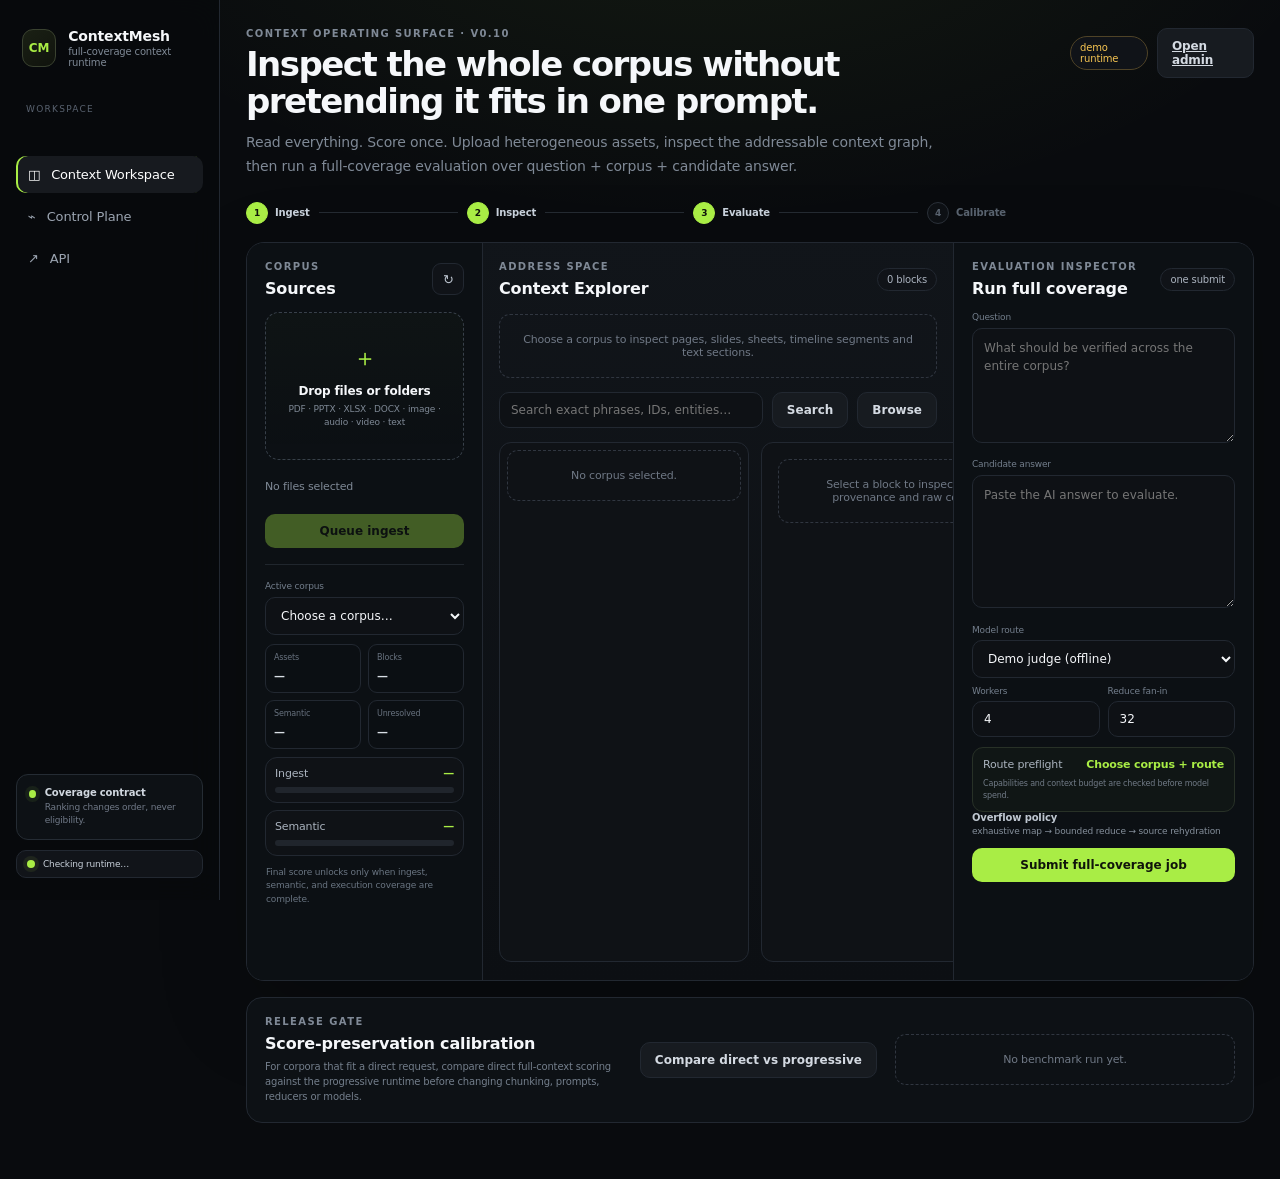
==== site/index.html @ a6561b1e "feat: import ContextMesh v0.10 standalone runtime" ====
<!doctype html>
<html lang="en">
<head>
  <meta charset="utf-8"/>
  <meta name="viewport" content="width=device-width, initial-scale=1"/>
  <title>ContextMesh — Workspace</title>
  <style>:root{--bg:#0b0d10;--panel:#12151a;--panel2:#171b21;--line:#262b33;--text:#f5f7fa;--muted:#8f98a6;--soft:#c7ced8;--accent:#b7f34a;--accent2:#d8ff8b;--danger:#ff6f7d;--warn:#f5c451;--blue:#74a9ff;--radius:18px;--shadow:0 24px 80px rgba(0,0,0,.28)}*{box-sizing:border-box}body{margin:0;background:radial-gradient(900px 500px at 70% -10%,rgba(183,243,74,.07),transparent 65%),var(--bg);color:var(--text);font-family:Inter,ui-sans-serif,system-ui,-apple-system,BlinkMacSystemFont,"Segoe UI",sans-serif;letter-spacing:-.01em}.app-shell{min-height:100vh;display:grid;grid-template-columns:230px 1fr}.sidebar{position:sticky;top:0;height:100vh;padding:24px 18px;border-right:1px solid var(--line);display:flex;flex-direction:column;background:rgba(11,13,16,.82);backdrop-filter:blur(18px)}.brand{display:flex;gap:12px;align-items:center;text-decoration:none;color:var(--text);padding:6px}.brand-mark{display:grid;place-items:center;width:38px;height:38px;border:1px solid #3a4230;border-radius:11px;background:linear-gradient(145deg,#1a2014,#10130d);color:var(--accent);font-weight:800;font-size:12px}.brand strong{display:block;font-size:14px}.brand small{display:block;color:var(--muted);font-size:10px;margin-top:2px}.nav-stack{display:grid;gap:5px;margin-top:36px}.nav-item{display:flex;align-items:center;gap:11px;color:#9ba4b1;text-decoration:none;padding:11px 12px;border-radius:10px;font-size:13px}.nav-item:hover,.nav-item.active{background:#171a1f;color:#fff}.nav-item.active{box-shadow:inset 2px 0 0 var(--accent)}.sidebar-note{margin-top:auto;border:1px solid var(--line);border-radius:12px;padding:13px;display:flex;gap:9px;color:var(--muted);font-size:11px;line-height:1.45;background:#101318}.sidebar-note strong{color:var(--soft);font-weight:600}.pulse-dot{width:8px;height:8px;border-radius:50%;background:var(--accent);box-shadow:0 0 0 4px rgba(183,243,74,.08);margin-top:4px;flex:0 0 auto}.main{padding:46px 56px 80px;max-width:1500px;width:100%;margin:0 auto}.topbar{display:flex;justify-content:space-between;gap:24px;align-items:flex-start;margin-bottom:34px}.eyebrow{margin:0 0 7px;color:#7f8996;text-transform:uppercase;letter-spacing:.14em;font-weight:700;font-size:10px}.topbar h1{font-size:40px;line-height:1.05;margin:0;letter-spacing:-.045em;max-width:760px}.subhead{color:var(--muted);max-width:700px;font-size:14px;line-height:1.65;margin:12px 0 0}.runtime-badge{display:flex;align-items:center;gap:8px;border:1px solid var(--line);border-radius:100px;padding:9px 12px;color:var(--soft);font-size:11px;background:#111419}.runtime-badge .pulse-dot{margin:0}.hero-grid,.result-grid{display:grid;grid-template-columns:1.1fr .9fr;gap:18px}.panel{border:1px solid var(--line);background:linear-gradient(180deg,rgba(21,25,31,.96),rgba(16,19,24,.96));border-radius:var(--radius);padding:22px;box-shadow:0 1px 0 rgba(255,255,255,.02)}.panel-head{display:flex;justify-content:space-between;align-items:center;gap:16px;margin-bottom:18px}.panel h2{font-size:18px;margin:0;letter-spacing:-.025em}.chip,.status{display:inline-flex;align-items:center;border:1px solid var(--line);border-radius:100px;padding:5px 9px;font-size:10px;color:#aab2be;background:#101318}.chip.danger{color:#ff9da6;border-color:#4b2429}.status.ok{color:var(--accent);border-color:#394728}.status.pending{color:var(--warn);border-color:#4f4327}.status.fail{color:var(--danger);border-color:#53262b}.dropzone{height:210px;border:1px dashed #38404a;border-radius:14px;display:grid;place-items:center;align-content:center;text-align:center;padding:22px;cursor:pointer;background:linear-gradient(180deg,rgba(183,243,74,.018),transparent);transition:.2s}.dropzone:hover,.dropzone.dragging{border-color:#788d56;background:rgba(183,243,74,.035)}.dropzone input{display:none}.dropzone strong{font-size:14px;margin:10px 0 5px}.dropzone span:last-child{font-size:11px;color:var(--muted);max-width:420px;line-height:1.5}.drop-icon{font-size:24px;color:var(--accent)}.file-list{margin:12px 0;min-height:30px;display:flex;flex-wrap:wrap;gap:7px;font-size:11px}.file-list.empty{color:var(--muted);align-items:center}.file-pill{border:1px solid var(--line);border-radius:8px;padding:6px 8px;color:#b7c0cb;background:#0f1216}.btn{border:0;border-radius:10px;padding:10px 14px;font:inherit;font-size:12px;font-weight:700;cursor:pointer;transition:.18s}.btn.primary{background:var(--accent);color:#10140b}.btn.primary:hover{background:var(--accent2);transform:translateY(-1px)}.btn.primary:disabled{opacity:.35;cursor:not-allowed;transform:none}.btn.secondary{border:1px solid var(--line);background:#171b20;color:#d4dae2}.btn.secondary:hover{border-color:#3b424d;background:#1b2027}.icon-btn{width:32px;height:32px;border:1px solid var(--line);border-radius:9px;background:#101318;color:#bac2cd;cursor:pointer}.select,input,textarea{width:100%;border:1px solid var(--line);border-radius:10px;background:#0e1115;color:var(--text);padding:10px 11px;outline:none;font:inherit;font-size:12px;transition:.18s}.select:focus,input:focus,textarea:focus{border-color:#556146;box-shadow:0 0 0 3px rgba(183,243,74,.04)}textarea{resize:vertical;line-height:1.55}.metric-grid{display:grid;gap:10px;margin-top:16px}.metric-grid.four{grid-template-columns:repeat(4,1fr)}.metric{border:1px solid var(--line);border-radius:12px;padding:13px;background:#101318;min-width:0}.metric span{display:block;color:var(--muted);font-size:10px;margin-bottom:6px}.metric strong{font-size:17px;display:block;overflow:hidden;text-overflow:ellipsis}.metric small{color:#646e7b;font-size:9px}.muted-grid .metric strong{color:#c7ced8}.coverage-card{border:1px solid var(--line);border-radius:12px;background:#0f1216;padding:13px;margin-top:12px}.coverage-row{display:flex;justify-content:space-between;font-size:11px;color:#aab3be}.coverage-row strong{color:var(--accent)}.progress{height:6px;border-radius:100px;background:#20252c;overflow:hidden;margin:10px 0 8px}.progress i{display:block;height:100%;background:linear-gradient(90deg,#94cf37,var(--accent));border-radius:100px;transition:width .3s}.coverage-card small{color:#68717d;font-size:9px}.evaluate-panel,.benchmark-panel,.failure-panel{margin-top:18px}.form-grid{display:grid;gap:14px}.form-grid.two{grid-template-columns:1fr 1fr}.form-grid label>span,.model-config label>span{display:block;font-size:10px;color:#949daa;margin:0 0 6px}.segmented{display:flex;border:1px solid var(--line);border-radius:9px;padding:3px;background:#0e1115}.segmented button{border:0;background:transparent;color:#76808e;padding:6px 9px;border-radius:6px;font-size:10px;cursor:pointer}.segmented button.active{background:#222830;color:#fff}.model-config{display:grid;grid-template-columns:1.3fr .8fr .8fr;gap:10px;margin-top:14px;padding:13px;border:1px solid var(--line);border-radius:12px;background:#0f1216}.hidden{display:none!important}.run-row{display:flex;align-items:end;gap:10px;margin-top:14px}.run-row .btn{margin-left:auto}.inline-field{display:flex;align-items:center;gap:7px;color:#8f98a6;font-size:10px}.inline-field input{width:74px}.result-grid{margin-top:18px}.score-wrap{display:grid;grid-template-columns:130px 1fr;gap:20px;align-items:center;border-bottom:1px solid var(--line);padding:4px 0 20px;margin-bottom:16px}.score-value{font-size:72px;line-height:1;font-weight:800;letter-spacing:-.07em;color:var(--accent)}.score-label{font-size:10px;text-transform:uppercase;color:#69727f;letter-spacing:.12em}.score-wrap p{color:#9da6b2;font-size:11px;line-height:1.55;margin:6px 0 0}.resume-area{margin-top:12px;display:flex;justify-content:space-between;align-items:center;gap:14px;padding:11px 12px;border-radius:10px;background:#17140c;border:1px solid #423819;color:#d8c888;font-size:10px}.evidence-list{max-height:390px;overflow:auto;display:grid;gap:8px}.evidence-item{border:1px solid var(--line);border-radius:11px;padding:11px;background:#0f1216}.evidence-meta{display:flex;justify-content:space-between;gap:12px;font-size:9px;color:#6f7885;margin-bottom:7px}.evidence-item p{margin:0;color:#bcc4ce;font-size:10px;line-height:1.55}.empty-state{border:1px dashed #303640;border-radius:11px;color:#6f7885;font-size:11px;padding:18px;text-align:center}.panel-copy{color:#8993a0;font-size:11px;line-height:1.6;max-width:760px}.benchmark-result{display:grid;grid-template-columns:repeat(5,1fr);gap:9px;margin-top:14px}.benchmark-result.empty-state{display:block}.bench-metric{border:1px solid var(--line);border-radius:10px;padding:12px;background:#0f1216}.bench-metric span{display:block;font-size:9px;color:#737d89;margin-bottom:5px}.bench-metric strong{font-size:16px}.bench-metric.good strong{color:var(--accent)}.bench-metric.bad strong{color:var(--danger)}.toast{position:fixed;right:24px;bottom:24px;background:#edf7dd;color:#1d2415;padding:11px 14px;border-radius:10px;font-size:11px;font-weight:700;opacity:0;transform:translateY(8px);pointer-events:none;transition:.22s;box-shadow:var(--shadow);z-index:20}.toast.show{opacity:1;transform:none}.toast.error{background:#3a171a;color:#ffc3c8;border:1px solid #652c32}.admin-metrics{grid-template-columns:repeat(5,1fr);margin:0 0 18px}.metric.jumbo{padding:17px}.metric.jumbo strong{font-size:24px}.admin-grid{display:grid;grid-template-columns:1fr 310px;gap:18px}.table-panel{overflow:hidden}.table-panel.wide{min-width:0}.table-wrap{overflow:auto;margin:0 -6px -4px}table{border-collapse:collapse;width:100%;font-size:10px;min-width:800px}th,td{text-align:left;padding:11px 9px;border-bottom:1px solid #20252c;vertical-align:middle}th{color:#68727f;font-weight:600;text-transform:uppercase;letter-spacing:.08em;font-size:8px}td{color:#b6bec9}.mono{font-family:ui-monospace,SFMono-Regular,Menlo,monospace;font-size:9px;color:#d7dee7}.row-actions{display:flex;gap:6px}.tiny-btn{border:1px solid var(--line);background:#101318;color:#9ca6b2;border-radius:7px;padding:5px 7px;font-size:9px;cursor:pointer}.tiny-btn.danger{color:#ff9da6;border-color:#4b2429}.kv-list{display:grid;gap:8px}.kv-row{display:flex;justify-content:space-between;gap:12px;padding-bottom:8px;border-bottom:1px solid #21262d;font-size:10px}.kv-row span{color:#7f8996}.kv-row strong{color:#c4ccd6;text-align:right}.failure-list{display:grid;gap:8px}.failure-item{display:grid;grid-template-columns:170px 1fr auto;gap:12px;align-items:center;border:1px solid #3c2528;background:#151013;border-radius:10px;padding:10px}.failure-item code{font-size:9px;color:#ff9da6}.failure-item span{font-size:10px;color:#a78c90}.danger-text{color:var(--danger)!important}@media(max-width:1050px){.app-shell{grid-template-columns:1fr}.sidebar{display:none}.main{padding:28px 22px 60px}.hero-grid,.result-grid,.admin-grid{grid-template-columns:1fr}.admin-metrics{grid-template-columns:repeat(2,1fr)}.topbar h1{font-size:34px}}@media(max-width:700px){.main{padding:22px 14px 50px}.topbar{display:block}.runtime-badge{margin-top:16px;width:max-content}.hero-grid,.form-grid.two{grid-template-columns:1fr}.metric-grid.four{grid-template-columns:1fr 1fr}.model-config{grid-template-columns:1fr}.run-row{flex-wrap:wrap}.run-row .btn{width:100%;margin:6px 0 0}.score-wrap{grid-template-columns:1fr}.benchmark-result{grid-template-columns:1fr 1fr}.admin-metrics{grid-template-columns:1fr 1fr}.topbar h1{font-size:30px}}
.explorer-panel{margin-top:18px}.explorer-toolbar{display:grid;grid-template-columns:1fr auto auto;gap:9px;margin-bottom:14px}.explorer-grid{display:grid;grid-template-columns:minmax(280px,.8fr) minmax(360px,1.2fr);gap:12px;min-height:360px}.block-list,.block-detail{border:1px solid var(--line);border-radius:12px;background:#0f1216;overflow:auto;max-height:520px}.block-list{padding:7px}.block-row{display:grid;grid-template-columns:68px 1fr auto;gap:9px;align-items:center;width:100%;border:0;border-bottom:1px solid #20252c;background:transparent;color:inherit;padding:10px 8px;text-align:left;cursor:pointer}.block-row:last-child{border-bottom:0}.block-row:hover,.block-row.active{background:#171b20}.block-kind{font-size:8px;text-transform:uppercase;letter-spacing:.09em;color:var(--accent)}.block-main strong{display:block;font-size:10px;color:#d7dee7;white-space:nowrap;overflow:hidden;text-overflow:ellipsis}.block-main small{display:block;margin-top:3px;color:#6f7885;font-size:9px;white-space:nowrap;overflow:hidden;text-overflow:ellipsis}.block-size{font-size:9px;color:#727c88}.block-detail{padding:16px}.detail-grid{display:grid;grid-template-columns:repeat(2,minmax(0,1fr));gap:8px;margin-bottom:12px}.detail-kv{border:1px solid var(--line);border-radius:9px;padding:9px;background:#101318}.detail-kv span{display:block;color:#6f7885;font-size:8px;text-transform:uppercase;letter-spacing:.08em;margin-bottom:4px}.detail-kv strong,.detail-kv code{font-size:9px;color:#cbd3dc;word-break:break-all}.block-text{white-space:pre-wrap;word-break:break-word;font:10px/1.6 ui-monospace,SFMono-Regular,Menlo,monospace;color:#bac3cd;background:#0b0e11;border:1px solid var(--line);border-radius:9px;padding:12px;max-height:330px;overflow:auto}.source-line{font-size:9px;color:#77818e;margin:0 0 10px;word-break:break-all}@media(max-width:800px){.explorer-toolbar{grid-template-columns:1fr 1fr}.explorer-toolbar input{grid-column:1/-1}.explorer-grid{grid-template-columns:1fr}.block-list,.block-detail{max-height:420px}}
/* v0.7 control-plane additions */
.structure-rail{display:flex;gap:8px;overflow:auto;padding:2px 0 12px;margin-bottom:4px}.structure-card{min-width:150px;max-width:220px;border:1px solid var(--line);border-radius:11px;background:#0f1216;color:#d4dbe4;padding:10px 11px;text-align:left;cursor:pointer}.structure-card:hover,.structure-card.active{border-color:#536340;background:#171c16}.structure-card span{display:block;text-transform:uppercase;letter-spacing:.09em;color:var(--accent);font-size:8px;margin-bottom:5px}.structure-card strong{display:block;font-size:10px;white-space:nowrap;overflow:hidden;text-overflow:ellipsis}.structure-card small{display:block;color:#717b88;font-size:8px;margin-top:4px;white-space:nowrap;overflow:hidden;text-overflow:ellipsis}.always-visible{display:grid!important}.context-contract{display:flex;flex-direction:column;gap:3px;color:#848e9a;font-size:9px;max-width:560px}.context-contract strong{color:#bfc7d1;font-size:10px}.top-gap{margin-top:18px}.telemetry-grid{display:grid;grid-template-columns:1fr 360px;gap:18px;margin-bottom:18px}.admin-metrics.expanded{grid-template-columns:repeat(6,1fr)}.route-form{display:grid;gap:8px}.route-pricing{display:grid;grid-template-columns:1fr 1fr;gap:8px}.route-list{display:grid;gap:8px;margin-top:14px;max-height:320px;overflow:auto}.route-item{display:flex;justify-content:space-between;align-items:center;gap:10px;border:1px solid var(--line);border-radius:10px;padding:10px;background:#0f1216}.route-item strong,.route-item span,.route-item small{display:block}.route-item strong{font-size:10px;color:#d7dee7}.route-item span{font-size:9px;color:#a5aeba;margin-top:3px}.route-item small{font-size:8px;color:#68727f;margin-top:3px;word-break:break-all}.panel-copy:empty{display:none}
@media(max-width:1250px){.admin-metrics.expanded{grid-template-columns:repeat(3,1fr)}.telemetry-grid{grid-template-columns:1fr}.route-panel{min-width:0}}
@media(max-width:700px){.admin-metrics.expanded{grid-template-columns:1fr 1fr}.structure-card{min-width:130px}.telemetry-grid{grid-template-columns:1fr}.model-config.always-visible{grid-template-columns:1fr}.context-contract{width:100%}}
/* v0.10 context operating surface */
.cm-v10{--bg:#090b0e;--panel:#11151a;--panel2:#0d1115;--line:#222831;--muted:#7f8996;--soft:#c8d0da;--accent:#a9ed45;--accent2:#d0ff8b;background:radial-gradient(1000px 520px at 55% -10%,rgba(169,237,69,.065),transparent 65%),#090b0e}.os-shell{min-height:100vh;display:grid;grid-template-columns:220px minmax(0,1fr)}.os-sidebar{position:sticky;top:0;height:100vh;padding:22px 16px;border-right:1px solid var(--line);display:flex;flex-direction:column;background:rgba(8,10,13,.92);backdrop-filter:blur(16px)}.sidebar-section-label{font-size:9px;text-transform:uppercase;letter-spacing:.14em;color:#596270;margin:30px 10px 6px}.sidebar-contract{margin-top:auto;display:flex;gap:9px;padding:12px;border:1px solid #252c34;border-radius:12px;background:#0d1115}.sidebar-contract strong,.sidebar-contract small{display:block}.sidebar-contract strong{font-size:10px;color:#d0d7df}.sidebar-contract small{font-size:9px;color:#707987;line-height:1.45;margin-top:3px}.contract-dot{width:8px;height:8px;border-radius:50%;background:var(--accent);margin-top:3px;box-shadow:0 0 0 4px rgba(169,237,69,.07)}.runtime-badge.compact{margin-top:10px;border-radius:10px;padding:8px 10px;font-size:9px}.os-main{min-width:0;padding:34px 38px 64px;max-width:1780px;width:100%;margin:auto}.os-topbar{display:flex;align-items:flex-start;justify-content:space-between;gap:28px;margin-bottom:24px}.os-topbar h1{font-size:34px;line-height:1.08;max-width:900px;letter-spacing:-.045em;margin:0}.topbar-actions{display:flex;align-items:center;gap:9px}.workspace-ribbon{display:flex;align-items:center;max-width:760px;margin:0 0 18px}.ribbon-step{display:flex;align-items:center;gap:7px;color:#59636f;font-size:10px;font-weight:700}.ribbon-step b{display:grid;place-items:center;width:22px;height:22px;border:1px solid #2a3038;border-radius:50%;font-size:9px;background:#0d1014}.ribbon-step.active{color:#c8d1db}.ribbon-step.active b{color:#10140b;background:var(--accent);border-color:var(--accent)}.ribbon-line{height:1px;flex:1;min-width:34px;background:#242a31;margin:0 9px}.context-studio{display:grid;grid-template-columns:260px minmax(500px,1fr) 330px;border:1px solid var(--line);border-radius:18px;overflow:hidden;background:#0c0f13;min-height:690px;box-shadow:0 30px 90px rgba(0,0,0,.18)}.studio-pane{min-width:0;padding:18px;background:linear-gradient(180deg,rgba(17,21,26,.98),rgba(12,15,19,.98))}.studio-pane+.studio-pane{border-left:1px solid var(--line)}.corpus-pane,.eval-pane{background:#0c1014}.pane-head{display:flex;justify-content:space-between;align-items:center;gap:10px;margin-bottom:14px}.pane-head h2{font-size:16px;margin:0}.compact-drop{height:148px;padding:14px}.compact-drop strong{font-size:12px}.compact-drop span:last-child{font-size:9px}.full{width:100%}.mini-progress{margin-top:10px;border:1px solid var(--line);border-radius:10px;padding:10px;background:#0b0f12}.mini-progress small{font-size:8px;color:#66717f}.sidebar-divider{height:1px;background:#20262d;margin:16px 0}.field-label{display:block;font-size:9px;color:#737e8c;margin:0 0 6px}.top-space{margin-top:12px}.mini-metrics{display:grid;grid-template-columns:1fr 1fr;gap:7px;margin-top:9px}.mini-metrics.four{grid-template-columns:repeat(4,1fr)}.mini-metrics>div{border:1px solid #222831;border-radius:9px;padding:8px;background:#0b0f13;min-width:0}.mini-metrics span{display:block;font-size:8px;color:#68727f;margin-bottom:3px}.mini-metrics strong{font-size:11px;color:#d9dfe6;overflow:hidden;text-overflow:ellipsis}.coverage-stack{display:grid;gap:7px;margin-top:8px}.coverage-card.slim{padding:9px;margin-top:0}.coverage-card.slim .progress{margin:7px 0 0}.pane-note{font-size:9px;color:#697481;line-height:1.5;margin:10px 1px 0}.explorer-pane{padding:18px 16px}.explorer-pane .structure-rail{padding-bottom:10px}.explorer-pane .explorer-grid{grid-template-columns:minmax(250px,.82fr) minmax(300px,1.18fr);min-height:520px}.explorer-pane .block-list,.explorer-pane .block-detail{max-height:560px}.eval-pane textarea{min-height:92px}.route-stack{display:grid;gap:8px;margin-top:13px}.route-stack label>span{display:block;font-size:9px;color:#737e8c;margin-bottom:5px}.two-col{display:grid;grid-template-columns:1fr 1fr;gap:8px}.preflight-card{border:1px solid #283127;border-radius:11px;background:rgba(169,237,69,.025);padding:10px;margin-top:10px}.preflight-card small{display:block;color:#707a86;font-size:8px;line-height:1.45;margin-top:7px}.button-row{display:flex;gap:8px;margin-top:12px}.button-row .grow{flex:1}.live-eval{margin-top:14px;border-top:1px solid var(--line);padding-top:14px}.live-head{display:flex;align-items:center;justify-content:space-between}.live-head>strong{font-size:42px;line-height:1;color:var(--accent);letter-spacing:-.06em}.live-eval>p{font-size:9px;color:#7d8794;line-height:1.5}.evidence-title{display:flex;justify-content:space-between;align-items:center;font-size:9px;color:#8a94a0;margin:12px 0 7px}.evidence-list.compact{max-height:220px}.calibration-strip{display:grid;grid-template-columns:1fr auto minmax(340px,.8fr);align-items:center;gap:18px;margin-top:16px;padding:18px;border:1px solid var(--line);border-radius:16px;background:#0d1115}.calibration-strip h2{margin:0;font-size:16px}.calibration-strip p:not(.eyebrow){margin:6px 0 0;max-width:650px;font-size:10px;line-height:1.5;color:#737e8b}.calibration-strip .benchmark-result{margin:0}.admin-surface{max-width:1780px}.ops-grid{display:grid;grid-template-columns:minmax(0,1fr) 390px;gap:16px}.control-split{display:grid;grid-template-columns:390px minmax(0,1fr);gap:16px}.ops-stack{display:grid;gap:16px;min-width:0}.provider-form-grid{display:grid;grid-template-columns:1fr 1fr;gap:8px}.provider-form-grid label>span{display:block;font-size:8px;color:#717c89;margin:0 0 5px}.provider-form-grid .span-2{grid-column:1/-1}.provider-hint{display:flex;flex-direction:column;gap:3px;margin:10px 0;padding:10px;border:1px solid #26302a;border-radius:10px;background:#0c120d}.provider-hint strong{font-size:9px;color:#d5dce4}.provider-hint span{font-size:8px;color:#728078;line-height:1.4}.provider-card .route-title-line{display:flex;align-items:center;gap:7px}.provider-badge{display:inline-flex!important;width:max-content;padding:3px 6px;border:1px solid #32412b;border-radius:99px!important;color:var(--accent)!important;font-size:7px!important;text-transform:uppercase;letter-spacing:.08em}.route-item{align-items:flex-start}.route-item>div:first-child{min-width:0}.route-item small{line-height:1.45}.route-panel .route-list{max-height:410px}.admin-surface table{font-size:9px}.admin-surface .table-wrap{max-height:420px}.admin-surface .failure-list{max-height:260px;overflow:auto}
@media(max-width:1360px){.context-studio{grid-template-columns:235px minmax(430px,1fr) 300px}.os-main{padding:28px 26px 56px}.control-split{grid-template-columns:360px minmax(0,1fr)}}
@media(max-width:1120px){.os-shell{grid-template-columns:1fr}.os-sidebar{position:relative;height:auto;display:grid;grid-template-columns:auto 1fr auto;align-items:center;border-right:0;border-bottom:1px solid var(--line)}.os-sidebar .nav-stack{display:flex;margin:0 18px}.sidebar-section-label,.sidebar-contract,.runtime-badge.compact{display:none}.context-studio{grid-template-columns:1fr}.studio-pane+.studio-pane{border-left:0;border-top:1px solid var(--line)}.calibration-strip{grid-template-columns:1fr}.control-split,.ops-grid{grid-template-columns:1fr}}
@media(max-width:700px){.os-main{padding:20px 12px 44px}.os-sidebar{grid-template-columns:1fr}.os-sidebar .nav-stack{margin:14px 0 0}.os-topbar{display:block}.os-topbar h1{font-size:29px}.topbar-actions{margin-top:14px}.workspace-ribbon{overflow:auto}.context-studio{border-radius:12px}.mini-metrics.four{grid-template-columns:1fr 1fr}.provider-form-grid{grid-template-columns:1fr}.provider-form-grid .span-2{grid-column:auto}.explorer-pane .explorer-grid{grid-template-columns:1fr}.calibration-strip{padding:14px}}
</style>
</head>
<body data-page="workspace" class="cm-v10">
  <div class="os-shell">
    <aside class="os-sidebar">
      <a class="brand" href="#"><span class="brand-mark">CM</span><span><strong>ContextMesh</strong><small>full-coverage context runtime</small></span></a>
      <div class="sidebar-section-label">Workspace</div>
      <nav class="nav-stack">
        <a class="nav-item active" href="./"><span>◫</span> Context Workspace</a>
        <a class="nav-item" href="./admin.html"><span>⌁</span> Control Plane</a>
        <a class="nav-item" href="./api.html"><span>↗</span> API</a>
      </nav>
      <div class="sidebar-contract">
        <span class="contract-dot"></span>
        <div><strong>Coverage contract</strong><small>Ranking changes order, never eligibility.</small></div>
      </div>
      <div class="runtime-badge compact"><div class="pulse-dot"></div><span id="healthText">Checking runtime…</span></div>
    </aside>

    <main class="os-main">
      <header class="os-topbar">
        <div>
          <p class="eyebrow">Context operating surface · v0.10</p>
          <h1>Inspect the whole corpus without pretending it fits in one prompt.</h1>
          <p class="subhead">Read everything. Score once. Upload heterogeneous assets, inspect the addressable context graph, then run a full-coverage evaluation over question + corpus + candidate answer.</p>
        </div>
        <div class="topbar-actions"><span id="modeBadge" class="status pending">demo runtime</span><a class="btn secondary" href="./admin.html">Open admin</a></div>
      </header>

      <section class="workspace-ribbon">
        <div class="ribbon-step active"><b>1</b><span>Ingest</span></div>
        <div class="ribbon-line"></div>
        <div class="ribbon-step active"><b>2</b><span>Inspect</span></div>
        <div class="ribbon-line"></div>
        <div class="ribbon-step active"><b>3</b><span>Evaluate</span></div>
        <div class="ribbon-line"></div>
        <div class="ribbon-step"><b>4</b><span>Calibrate</span></div>
      </section>

      <section class="context-studio">
        <aside class="studio-pane corpus-pane">
          <div class="pane-head"><div><p class="eyebrow">Corpus</p><h2>Sources</h2></div><button id="refreshCorpora" class="icon-btn" title="Refresh">↻</button></div>

          <label id="dropzone" class="dropzone compact-drop">
            <input id="fileInput" type="file" multiple />
            <span class="drop-icon">＋</span>
            <strong>Drop files or folders</strong>
            <span>PDF · PPTX · XLSX · DOCX · image · audio · video · text</span>
          </label>
          <div id="fileList" class="file-list empty">No files selected</div>
          <button id="uploadBtn" class="btn primary full" disabled>Queue ingest</button>

          <div id="ingestProgress" class="mini-progress hidden">
            <div class="coverage-row"><span id="ingestStatus">queued</span><strong id="ingestPct">0%</strong></div>
            <div class="progress"><i id="ingestBar" style="width:0%"></i></div>
            <small id="ingestDetail">0/0 files</small>
          </div>

          <div class="sidebar-divider"></div>
          <label class="field-label">Active corpus</label>
          <select id="corpusSelect" class="select"><option value="">Choose a corpus…</option></select>
          <div id="corpusStats" class="mini-metrics">
            <div><span>Assets</span><strong>—</strong></div><div><span>Blocks</span><strong>—</strong></div><div><span>Semantic</span><strong>—</strong></div><div><span>Unresolved</span><strong>—</strong></div>
          </div>
          <div class="coverage-stack">
            <div class="coverage-card slim"><div class="coverage-row"><span>Ingest</span><strong id="ingestCoverageValue">—</strong></div><div class="progress"><i id="ingestCoverageBar" style="width:0%"></i></div></div>
            <div class="coverage-card slim"><div class="coverage-row"><span>Semantic</span><strong id="semanticCoverageValue">—</strong></div><div class="progress"><i id="semanticCoverageBar" style="width:0%"></i></div></div>
          </div>
          <p id="corpusCoverageNote" class="pane-note">Final score unlocks only when ingest, semantic, and execution coverage are complete.</p>
        </aside>

        <section class="studio-pane explorer-pane">
          <div class="pane-head"><div><p class="eyebrow">Address space</p><h2>Context Explorer</h2></div><span id="explorerCount" class="chip">0 blocks</span></div>
          <div id="structureRail" class="structure-rail"><div class="empty-state">Choose a corpus to inspect pages, slides, sheets, timeline segments and text sections.</div></div>
          <div class="explorer-toolbar">
            <input id="contextSearch" placeholder="Search exact phrases, IDs, entities…" />
            <button id="contextSearchBtn" class="btn secondary">Search</button>
            <button id="contextBrowseBtn" class="btn secondary">Browse</button>
          </div>
          <div class="explorer-grid">
            <div id="blockList" class="block-list"><div class="empty-state">No corpus selected.</div></div>
            <div id="blockDetail" class="block-detail"><div class="empty-state">Select a block to inspect source provenance and raw content.</div></div>
          </div>
        </section>

        <aside class="studio-pane eval-pane">
          <div class="pane-head"><div><p class="eyebrow">Evaluation inspector</p><h2>Run full coverage</h2></div><span class="chip">one submit</span></div>
          <label class="field-label">Question</label>
          <textarea id="questionInput" rows="5" placeholder="What should be verified across the entire corpus?"></textarea>
          <label class="field-label top-space">Candidate answer</label>
          <textarea id="answerInput" rows="6" placeholder="Paste the AI answer to evaluate."></textarea>

          <div class="route-stack">
            <label><span>Model route</span><select id="routeSelect" class="select"><option value="">Demo judge (offline)</option></select></label>
            <div class="two-col"><label><span>Workers</span><input id="workerCount" type="number" value="4" min="1" max="64"/></label><label><span>Reduce fan-in</span><input id="reductionBatch" type="number" value="32" min="2" max="512"/></label></div>
          </div>
          <div id="routePreflight" class="preflight-card"><div class="coverage-row"><span>Route preflight</span><strong id="routePreflightStatus">Choose corpus + route</strong></div><small id="routePreflightDetail">Capabilities and context budget are checked before model spend.</small></div>
          <div class="context-contract"><strong>Overflow policy</strong><span>exhaustive map → bounded reduce → source rehydration</span></div>
          <div class="button-row"><button id="cancelEvalBtn" class="btn secondary hidden">Cancel</button><button id="evaluateBtn" class="btn primary grow">Submit full-coverage job</button></div>

          <section id="resultSection" class="live-eval hidden">
            <div class="live-head"><span id="resultStatus" class="status pending">queued</span><strong id="scoreValue">—</strong></div>
            <p id="rationaleText">The final score is locked until full corpus coverage completes.</p>
            <div class="mini-metrics four"><div><span>Coverage</span><strong id="coverageValue">0%</strong></div><div><span>Visited</span><strong id="visitedValue">0/0</strong></div><div><span>Evidence</span><strong id="evidenceValue">0</strong></div><div><span>Tokens</span><strong id="jobTokenValue">0</strong></div></div>
            <div class="coverage-card slim"><div class="coverage-row"><span>Execution</span><strong id="coveragePercent">0%</strong></div><div class="progress"><i id="coverageBar" style="width:0%"></i></div><small id="jobLiveDetail">Waiting for worker events.</small></div>
            <div class="evidence-title"><span>Evidence ledger</span><span id="evidenceCount" class="chip">0</span></div>
            <div id="evidenceList" class="evidence-list compact"><div class="empty-state">Relevant evidence remains linked to raw blocks.</div></div>
          </section>
        </aside>
      </section>

      <section class="calibration-strip">
        <div><p class="eyebrow">Release gate</p><h2>Score-preservation calibration</h2><p>For corpora that fit a direct request, compare direct full-context scoring against the progressive runtime before changing chunking, prompts, reducers or models.</p></div>
        <button id="benchmarkBtn" class="btn secondary">Compare direct vs progressive</button>
        <div id="benchmarkResult" class="benchmark-result empty-state">No benchmark run yet.</div>
      </section>
    </main>
  </div>
  <div id="toast" class="toast"></div>
  

<script>
(() => {
  const $ = (s) => document.querySelector(s);
  const sleep = (ms) => new Promise(r => setTimeout(r, ms));
  const esc = (x) => String(x ?? '').replace(/[&<>"']/g, c => ({'&':'&amp;','<':'&lt;','>':'&gt;','"':'&quot;',"'":'&#39;'}[c]));
  const state = { files: [], blocks: [], selected: null, running: false };

  const input = $('#fileInput'), drop = $('#dropzone'), list = $('#fileList'), upload = $('#uploadBtn');
  if (!input) return;

  function renderFiles() {
    if (!state.files.length) {
      list.className='file-list empty'; list.textContent='No files selected'; upload.disabled=true; return;
    }
    list.className='file-list';
    list.innerHTML = state.files.map(f => `<span class="file-pill">${esc(f.name)} · ${(f.size/1024).toFixed(1)} KB</span>`).join('');
    upload.disabled=false;
  }
  function addFiles(files) {
    state.files = [...state.files, ...files];
    renderFiles();
  }
  input.addEventListener('change', e => addFiles([...e.target.files]));
  drop?.addEventListener('dragover', e => {e.preventDefault(); drop.classList.add('dragging')});
  drop?.addEventListener('dragleave', () => drop.classList.remove('dragging'));
  drop?.addEventListener('drop', e => {e.preventDefault(); drop.classList.remove('dragging'); addFiles([...e.dataTransfer.files]);});

  async function fileText(f) {
    try {
      if (f.type.startsWith('text/') || /\.(md|txt|csv|json|xml|html|yaml|yml|js|py|ts)$/i.test(f.name)) return await f.text();
    } catch {}
    return `[${f.name}] Binary or multimodal asset. Demo mode preserves it as an addressable block; the real runtime uses Docling / office parsers / ffmpeg / vision providers.`;
  }

  upload.addEventListener('click', async () => {
    if (!state.files.length) return;
    const prog=$('#ingestProgress'), bar=$('#ingestBar'), pct=$('#ingestPct'), detail=$('#ingestDetail'), stat=$('#ingestStatus');
    prog.classList.remove('hidden'); stat.textContent='ingesting';
    state.blocks=[];
    for (let i=0;i<state.files.length;i++) {
      const f=state.files[i], txt=await fileText(f);
      const parts = txt.length > 3500 ? txt.match(/[\s\S]{1,3500}/g) : [txt];
      parts.forEach((p,j)=> state.blocks.push({id:`${f.name}#${j+1}`, file:f.name, modality:f.type.startsWith('image/')?'image':f.type.startsWith('audio/')?'audio':f.type.startsWith('video/')?'video':/csv|xlsx?/i.test(f.name)?'table':'text', locator:`block ${j+1}`, text:p}));
      const v=Math.round(((i+1)/state.files.length)*100); bar.style.width=v+'%'; pct.textContent=v+'%'; detail.textContent=`${i+1}/${state.files.length} files`; await sleep(120);
    }
    stat.textContent='complete';
    $('#corpusSelect').innerHTML='<option value="demo-corpus">demo-corpus · uploaded now</option>';
    const stats=$('#corpusStats')?.querySelectorAll('strong'); if(stats){stats[0].textContent=state.files.length;stats[1].textContent=state.blocks.length;stats[2].textContent='100%';stats[3].textContent='0';}
    for (const id of ['ingestCoverageBar','semanticCoverageBar']) { const el=$('#'+id); if(el) el.style.width='100%';}
    $('#ingestCoverageValue').textContent='100%'; $('#semanticCoverageValue').textContent='100%';
    renderBlocks();
  });

  function renderBlocks(q='') {
    const rail=$('#structureRail'), root=$('#blockList');
    const blocks = q ? state.blocks.filter(b => (b.text+b.file+b.id).toLowerCase().includes(q.toLowerCase())) : state.blocks;
    $('#explorerCount').textContent=`${blocks.length} blocks`;
    rail.innerHTML = state.files.length ? state.files.map(f=>`<span class="chip">${esc(f.name)}</span>`).join(' ') : '<div class="empty-state">Upload files to build a context address space.</div>';
    root.innerHTML = blocks.length ? blocks.map(b=>`<button class="block-row" data-bid="${esc(b.id)}"><strong>${esc(b.id)}</strong><span>${esc(b.modality)} · ${esc(b.locator)}</span></button>`).join('') : '<div class="empty-state">No matching blocks.</div>';
    root.querySelectorAll('[data-bid]').forEach(btn => btn.addEventListener('click',()=> showBlock(btn.dataset.bid)));
    if(blocks[0]) showBlock(blocks[0].id);
  }
  function showBlock(id) {
    const b=state.blocks.find(x=>x.id===id); if(!b)return;
    state.selected=id;
    $('#blockDetail').innerHTML=`<div class="evidence-meta"><span>${esc(b.file)}</span><span>${esc(b.modality)}</span></div><h3 style="margin:8px 0 6px">${esc(b.id)}</h3><p style="white-space:pre-wrap;line-height:1.55;color:#b9c2cd">${esc(b.text.slice(0,9000))}</p>`;
  }
  $('#contextSearchBtn')?.addEventListener('click',()=>renderBlocks($('#contextSearch').value));
  $('#contextBrowseBtn')?.addEventListener('click',()=>{ $('#contextSearch').value=''; renderBlocks(); });

  $('#evaluateBtn')?.addEventListener('click', async () => {
    if(!state.blocks.length) return alert('Upload and ingest a corpus first.');
    if(state.running)return;
    state.running=true;
    const sec=$('#resultSection'); sec.classList.remove('hidden'); $('#resultStatus').textContent='running'; $('#scoreValue').textContent='—';
    const bar=$('#coverageBar'), cp=$('#coveragePercent'), cv=$('#coverageValue'), vv=$('#visitedValue'), ev=$('#evidenceValue'), evl=$('#evidenceList');
    evl.innerHTML=''; let evidence=0;
    for(let i=0;i<state.blocks.length;i++){
      const b=state.blocks[i]; await sleep(90);
      const p=Math.round(((i+1)/state.blocks.length)*100);
      bar.style.width=p+'%'; cp.textContent=p+'%'; cv.textContent=p+'%'; vv.textContent=`${i+1}/${state.blocks.length}`;
      if ((b.text||'').length>20) {
        evidence++;
        if(evidence<=12) evl.insertAdjacentHTML('beforeend',`<div class="evidence-item"><div class="evidence-meta"><span>${esc(b.file)}</span><span>${esc(b.id)}</span></div><p>Demo evidence capsule preserved from this required block.</p></div>`);
      }
      ev.textContent=evidence; $('#evidenceCount').textContent=evidence;
      $('#jobLiveDetail').textContent=`Reading required block ${i+1} of ${state.blocks.length}. Ranking changes order, not eligibility.`;
    }
    $('#resultStatus').textContent='complete'; $('#resultStatus').className='status ok';
    $('#scoreValue').textContent='86'; $('#rationaleText').textContent='Demo score unlocked only after every required block was visited. Connect a ContextMesh API backend for real model evaluation.';
    $('#jobTokenValue').textContent=Math.max(1200,state.blocks.length*740).toLocaleString();
    state.running=false;
  });
  $('#benchmarkBtn')?.addEventListener('click',()=>{
    $('#benchmarkResult').className='benchmark-result';
    $('#benchmarkResult').innerHTML='<div class="bench-metric"><span>Direct</span><strong>86.2</strong></div><div class="bench-metric"><span>Progressive</span><strong>86.0</strong></div><div class="bench-metric good"><span>Drift</span><strong>0.2</strong></div><div class="bench-metric"><span>Coverage</span><strong>100%</strong></div><div class="bench-metric good"><span>Gate</span><strong>PASS</strong></div>';
  });
})();
</script>

</body>
</html>
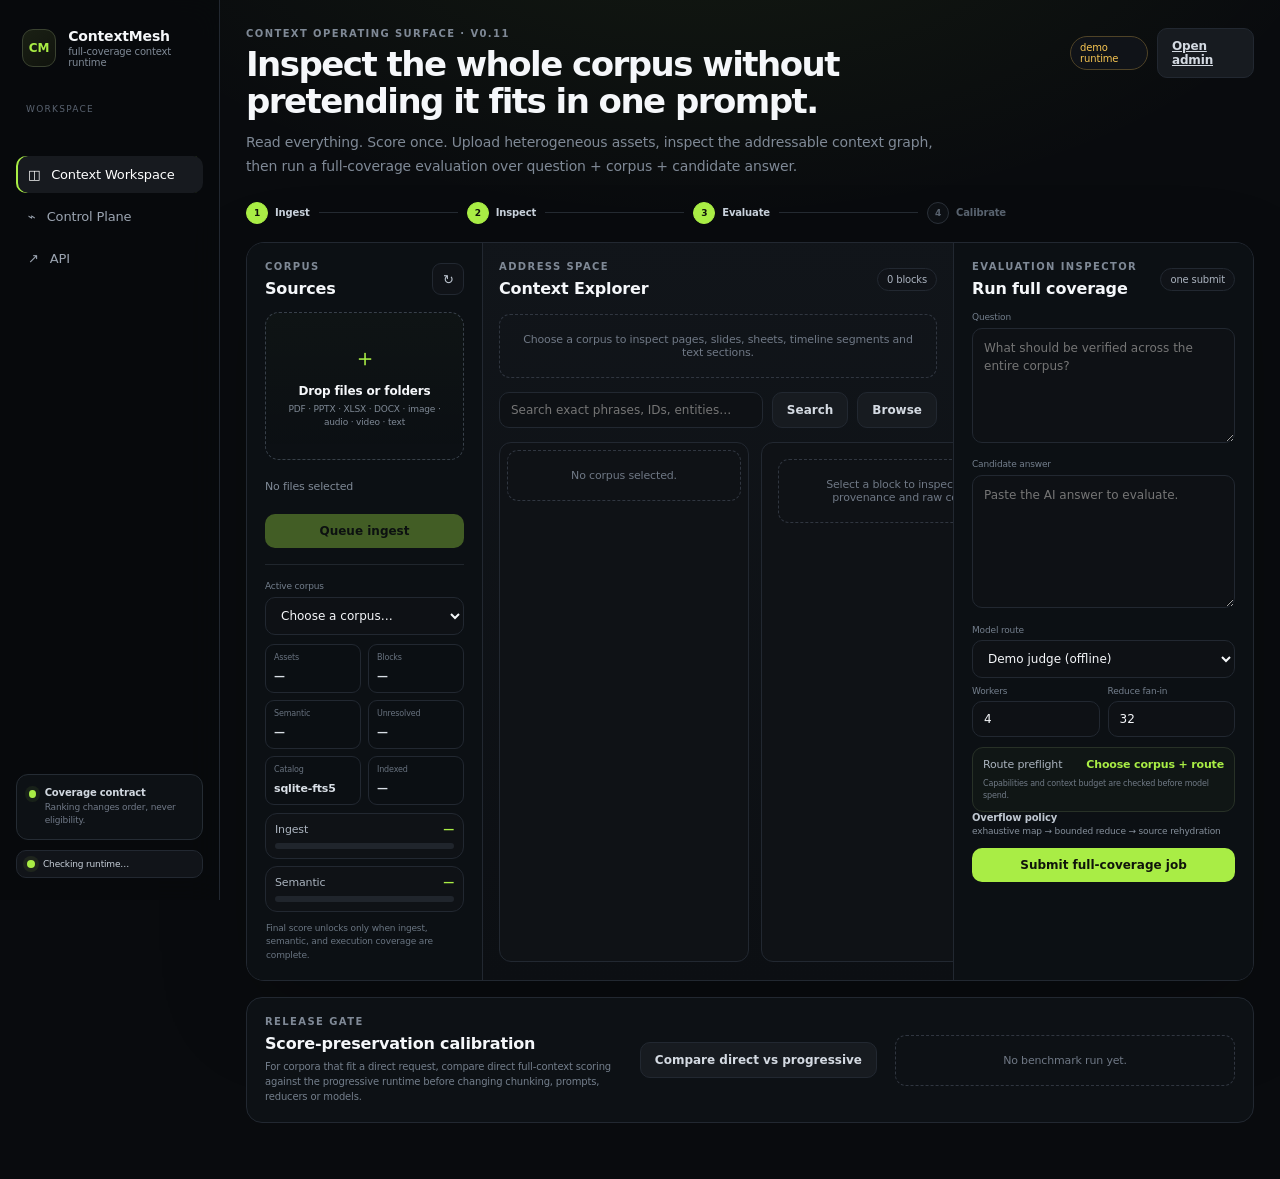
==== commit 5eeaaae1: "feat: add typed evidence and scalable context catalog v0.11" ====
--- a/site/index.html
+++ b/site/index.html
@@ -15,7 +15,7 @@
 @media(max-width:1360px){.context-studio{grid-template-columns:235px minmax(430px,1fr) 300px}.os-main{padding:28px 26px 56px}.control-split{grid-template-columns:360px minmax(0,1fr)}}
 @media(max-width:1120px){.os-shell{grid-template-columns:1fr}.os-sidebar{position:relative;height:auto;display:grid;grid-template-columns:auto 1fr auto;align-items:center;border-right:0;border-bottom:1px solid var(--line)}.os-sidebar .nav-stack{display:flex;margin:0 18px}.sidebar-section-label,.sidebar-contract,.runtime-badge.compact{display:none}.context-studio{grid-template-columns:1fr}.studio-pane+.studio-pane{border-left:0;border-top:1px solid var(--line)}.calibration-strip{grid-template-columns:1fr}.control-split,.ops-grid{grid-template-columns:1fr}}
 @media(max-width:700px){.os-main{padding:20px 12px 44px}.os-sidebar{grid-template-columns:1fr}.os-sidebar .nav-stack{margin:14px 0 0}.os-topbar{display:block}.os-topbar h1{font-size:29px}.topbar-actions{margin-top:14px}.workspace-ribbon{overflow:auto}.context-studio{border-radius:12px}.mini-metrics.four{grid-template-columns:1fr 1fr}.provider-form-grid{grid-template-columns:1fr}.provider-form-grid .span-2{grid-column:auto}.explorer-pane .explorer-grid{grid-template-columns:1fr}.calibration-strip{padding:14px}}
-</style>
+.atom-summary{display:flex;gap:5px;flex-wrap:wrap;margin:7px 0 8px}.atom-chip{display:inline-flex;align-items:center;gap:4px;border:1px solid #2a3139;border-radius:999px;padding:4px 7px;font-size:8px;color:#8f99a6;background:#0a0e12}.atom-chip b{font-weight:800;color:#cdd4dc}.evidence-atoms{display:flex;flex-wrap:wrap;gap:5px;margin-top:8px}.evidence-atom{border-left:2px solid #3a424c;padding:4px 6px;background:#0b0f13;border-radius:4px;font-size:8px;line-height:1.4;color:#929ca9}.evidence-atom strong{color:#d6dce4;font-size:7px;text-transform:uppercase;letter-spacing:.08em;margin-right:5px}</style>
 </head>
 <body data-page="workspace" class="cm-v10">
   <div class="os-shell">
@@ -37,7 +37,7 @@
     <main class="os-main">
       <header class="os-topbar">
         <div>
-          <p class="eyebrow">Context operating surface · v0.10</p>
+          <p class="eyebrow">Context operating surface · v0.11</p>
           <h1>Inspect the whole corpus without pretending it fits in one prompt.</h1>
           <p class="subhead">Read everything. Score once. Upload heterogeneous assets, inspect the addressable context graph, then run a full-coverage evaluation over question + corpus + candidate answer.</p>
         </div>
@@ -78,6 +78,7 @@
           <select id="corpusSelect" class="select"><option value="">Choose a corpus…</option></select>
           <div id="corpusStats" class="mini-metrics">
             <div><span>Assets</span><strong>—</strong></div><div><span>Blocks</span><strong>—</strong></div><div><span>Semantic</span><strong>—</strong></div><div><span>Unresolved</span><strong>—</strong></div>
+            <div><span>Catalog</span><strong>sqlite-fts5</strong></div><div><span>Indexed</span><strong id="demoIndexed">—</strong></div>
           </div>
           <div class="coverage-stack">
             <div class="coverage-card slim"><div class="coverage-row"><span>Ingest</span><strong id="ingestCoverageValue">—</strong></div><div class="progress"><i id="ingestCoverageBar" style="width:0%"></i></div></div>
@@ -120,7 +121,8 @@
             <p id="rationaleText">The final score is locked until full corpus coverage completes.</p>
             <div class="mini-metrics four"><div><span>Coverage</span><strong id="coverageValue">0%</strong></div><div><span>Visited</span><strong id="visitedValue">0/0</strong></div><div><span>Evidence</span><strong id="evidenceValue">0</strong></div><div><span>Tokens</span><strong id="jobTokenValue">0</strong></div></div>
             <div class="coverage-card slim"><div class="coverage-row"><span>Execution</span><strong id="coveragePercent">0%</strong></div><div class="progress"><i id="coverageBar" style="width:0%"></i></div><small id="jobLiveDetail">Waiting for worker events.</small></div>
-            <div class="evidence-title"><span>Evidence ledger</span><span id="evidenceCount" class="chip">0</span></div>
+            <div class="evidence-title"><span>Typed evidence inspector</span><span id="evidenceCount" class="chip">0</span></div>
+            <div id="evidenceTypeSummary" class="atom-summary"><span class="atom-chip">waiting for evidence</span></div>
             <div id="evidenceList" class="evidence-list compact"><div class="empty-state">Relevant evidence remains linked to raw blocks.</div></div>
           </section>
         </aside>
@@ -183,7 +185,7 @@
     }
     stat.textContent='complete';
     $('#corpusSelect').innerHTML='<option value="demo-corpus">demo-corpus · uploaded now</option>';
-    const stats=$('#corpusStats')?.querySelectorAll('strong'); if(stats){stats[0].textContent=state.files.length;stats[1].textContent=state.blocks.length;stats[2].textContent='100%';stats[3].textContent='0';}
+    const stats=$('#corpusStats')?.querySelectorAll('strong'); if(stats){stats[0].textContent=state.files.length;stats[1].textContent=state.blocks.length;stats[2].textContent='100%';stats[3].textContent='0';if(stats[4])stats[4].textContent='sqlite-fts5';if(stats[5])stats[5].textContent=state.blocks.length;} if($('#demoIndexed'))$('#demoIndexed').textContent=state.blocks.length;
     for (const id of ['ingestCoverageBar','semanticCoverageBar']) { const el=$('#'+id); if(el) el.style.width='100%';}
     $('#ingestCoverageValue').textContent='100%'; $('#semanticCoverageValue').textContent='100%';
     renderBlocks();
@@ -219,9 +221,9 @@
       bar.style.width=p+'%'; cp.textContent=p+'%'; cv.textContent=p+'%'; vv.textContent=`${i+1}/${state.blocks.length}`;
       if ((b.text||'').length>20) {
         evidence++;
-        if(evidence<=12) evl.insertAdjacentHTML('beforeend',`<div class="evidence-item"><div class="evidence-meta"><span>${esc(b.file)}</span><span>${esc(b.id)}</span></div><p>Demo evidence capsule preserved from this required block.</p></div>`);
+        if(evidence<=12) evl.insertAdjacentHTML('beforeend',`<div class="evidence-item"><div class="evidence-meta"><span>${esc(b.file)}</span><span>${esc(b.id)}</span></div><p>Demo evidence capsule preserved from this required block.</p><div class="evidence-atoms"><div class="evidence-atom"><strong>claim</strong>source-linked claim preserved</div><div class="evidence-atom"><strong>number</strong>critical numeric values remain typed when present</div></div></div>`);
       }
-      ev.textContent=evidence; $('#evidenceCount').textContent=evidence;
+      ev.textContent=evidence; $('#evidenceCount').textContent=evidence+' blocks'; if($('#evidenceTypeSummary'))$('#evidenceTypeSummary').innerHTML='<span class="atom-chip"><b>claim</b>'+evidence+'</span><span class="atom-chip"><b>number/date</b>typed</span>';
       $('#jobLiveDetail').textContent=`Reading required block ${i+1} of ${state.blocks.length}. Ranking changes order, not eligibility.`;
     }
     $('#resultStatus').textContent='complete'; $('#resultStatus').className='status ok';
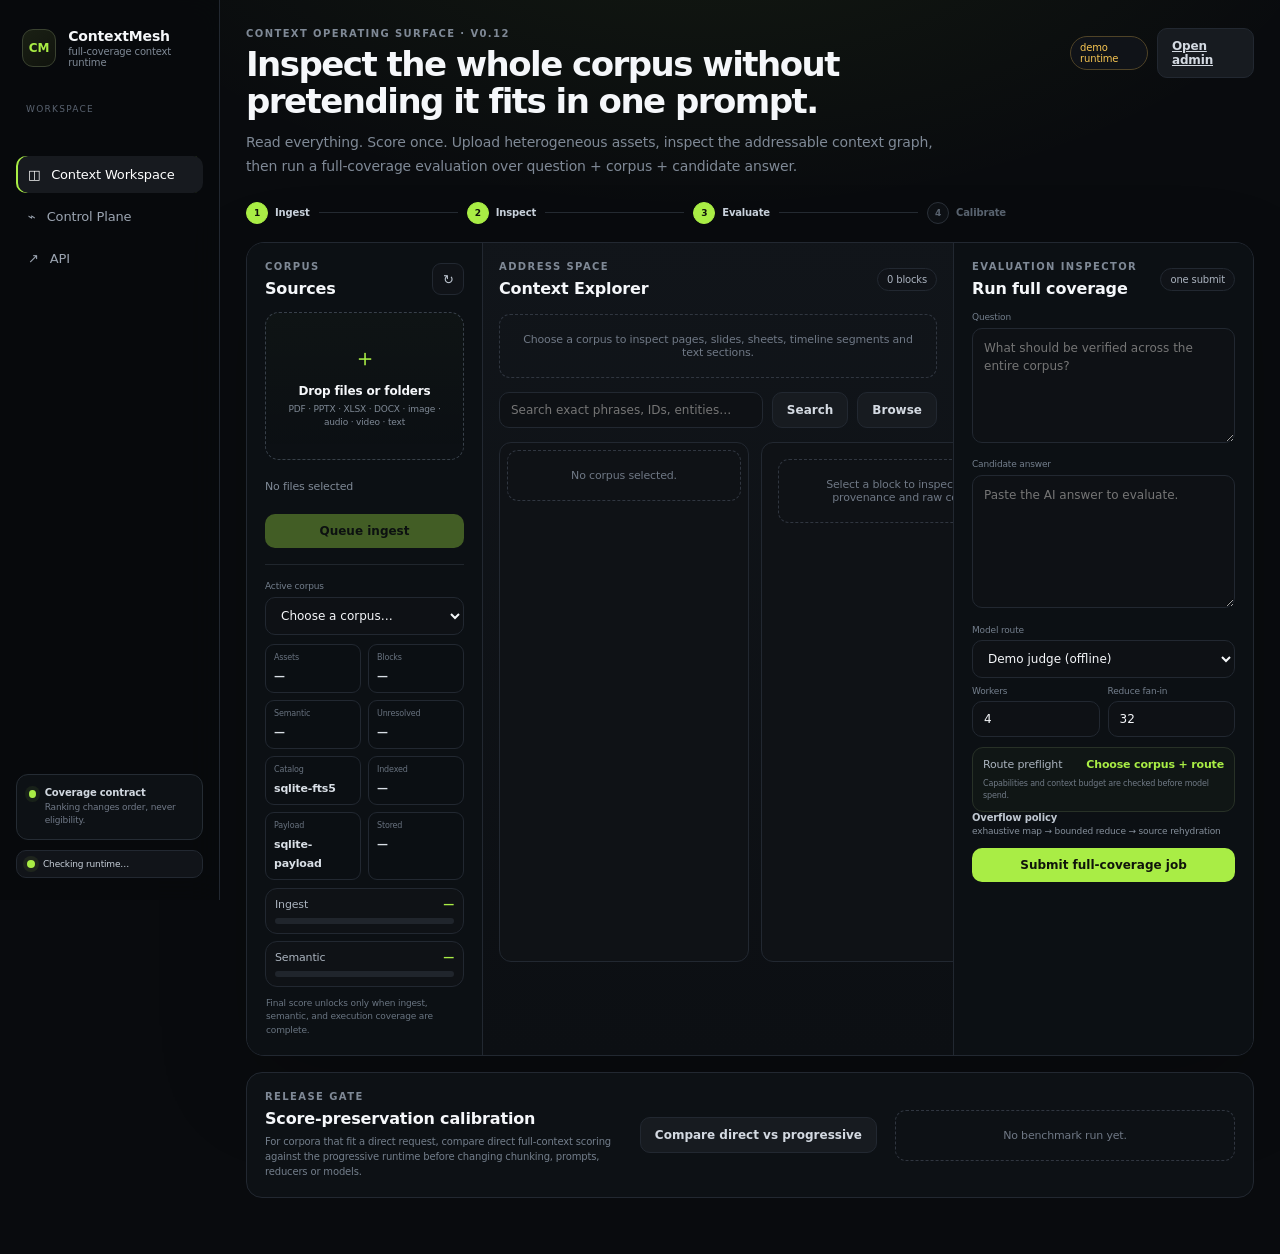
==== commit 0cda4e94: "feat: add scalable SQLite block payload storage v0.12" ====
--- a/site/index.html
+++ b/site/index.html
@@ -37,7 +37,7 @@
     <main class="os-main">
       <header class="os-topbar">
         <div>
-          <p class="eyebrow">Context operating surface · v0.11</p>
+          <p class="eyebrow">Context operating surface · v0.12</p>
           <h1>Inspect the whole corpus without pretending it fits in one prompt.</h1>
           <p class="subhead">Read everything. Score once. Upload heterogeneous assets, inspect the addressable context graph, then run a full-coverage evaluation over question + corpus + candidate answer.</p>
         </div>
@@ -78,7 +78,7 @@
           <select id="corpusSelect" class="select"><option value="">Choose a corpus…</option></select>
           <div id="corpusStats" class="mini-metrics">
             <div><span>Assets</span><strong>—</strong></div><div><span>Blocks</span><strong>—</strong></div><div><span>Semantic</span><strong>—</strong></div><div><span>Unresolved</span><strong>—</strong></div>
-            <div><span>Catalog</span><strong>sqlite-fts5</strong></div><div><span>Indexed</span><strong id="demoIndexed">—</strong></div>
+            <div><span>Catalog</span><strong>sqlite-fts5</strong></div><div><span>Indexed</span><strong id="demoIndexed">—</strong></div><div><span>Payload</span><strong>sqlite-payload</strong></div><div><span>Stored</span><strong id="demoStored">—</strong></div>
           </div>
           <div class="coverage-stack">
             <div class="coverage-card slim"><div class="coverage-row"><span>Ingest</span><strong id="ingestCoverageValue">—</strong></div><div class="progress"><i id="ingestCoverageBar" style="width:0%"></i></div></div>
@@ -185,7 +185,7 @@
     }
     stat.textContent='complete';
     $('#corpusSelect').innerHTML='<option value="demo-corpus">demo-corpus · uploaded now</option>';
-    const stats=$('#corpusStats')?.querySelectorAll('strong'); if(stats){stats[0].textContent=state.files.length;stats[1].textContent=state.blocks.length;stats[2].textContent='100%';stats[3].textContent='0';if(stats[4])stats[4].textContent='sqlite-fts5';if(stats[5])stats[5].textContent=state.blocks.length;} if($('#demoIndexed'))$('#demoIndexed').textContent=state.blocks.length;
+    const stats=$('#corpusStats')?.querySelectorAll('strong'); if(stats){stats[0].textContent=state.files.length;stats[1].textContent=state.blocks.length;stats[2].textContent='100%';stats[3].textContent='0';if(stats[4])stats[4].textContent='sqlite-fts5';if(stats[5])stats[5].textContent=state.blocks.length;if(stats[6])stats[6].textContent='sqlite-payload';if(stats[7])stats[7].textContent=state.blocks.length;} if($('#demoIndexed'))$('#demoIndexed').textContent=state.blocks.length;if($('#demoStored'))$('#demoStored').textContent=state.blocks.length;
     for (const id of ['ingestCoverageBar','semanticCoverageBar']) { const el=$('#'+id); if(el) el.style.width='100%';}
     $('#ingestCoverageValue').textContent='100%'; $('#semanticCoverageValue').textContent='100%';
     renderBlocks();
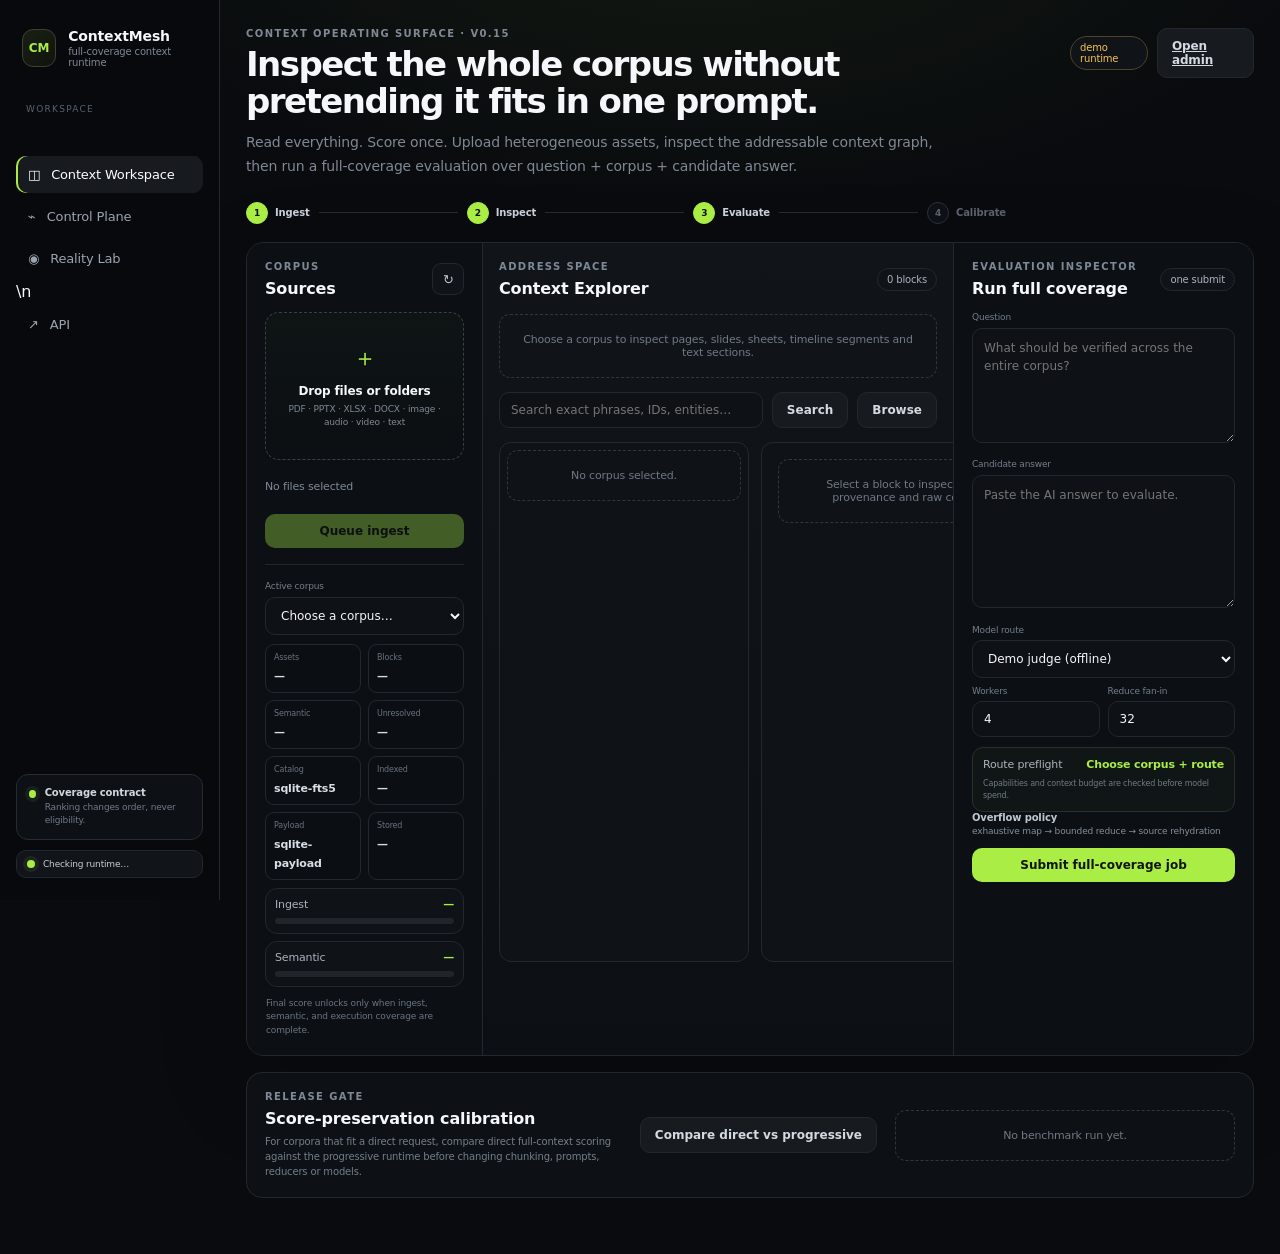
==== commit 11e2f83e: "feat: link Reality Lab from public surfaces" ====
--- a/site/index.html
+++ b/site/index.html
@@ -25,7 +25,7 @@
       <nav class="nav-stack">
         <a class="nav-item active" href="./"><span>◫</span> Context Workspace</a>
         <a class="nav-item" href="./admin.html"><span>⌁</span> Control Plane</a>
-        <a class="nav-item" href="./api.html"><span>↗</span> API</a>
+        <a class="nav-item" href="./reality.html"><span>◉</span> Reality Lab</a>\n        <a class="nav-item" href="./api.html"><span>↗</span> API</a>
       </nav>
       <div class="sidebar-contract">
         <span class="contract-dot"></span>
@@ -37,7 +37,7 @@
     <main class="os-main">
       <header class="os-topbar">
         <div>
-          <p class="eyebrow">Context operating surface · v0.12</p>
+          <p class="eyebrow">Context operating surface · v0.15</p>
           <h1>Inspect the whole corpus without pretending it fits in one prompt.</h1>
           <p class="subhead">Read everything. Score once. Upload heterogeneous assets, inspect the addressable context graph, then run a full-coverage evaluation over question + corpus + candidate answer.</p>
         </div>
